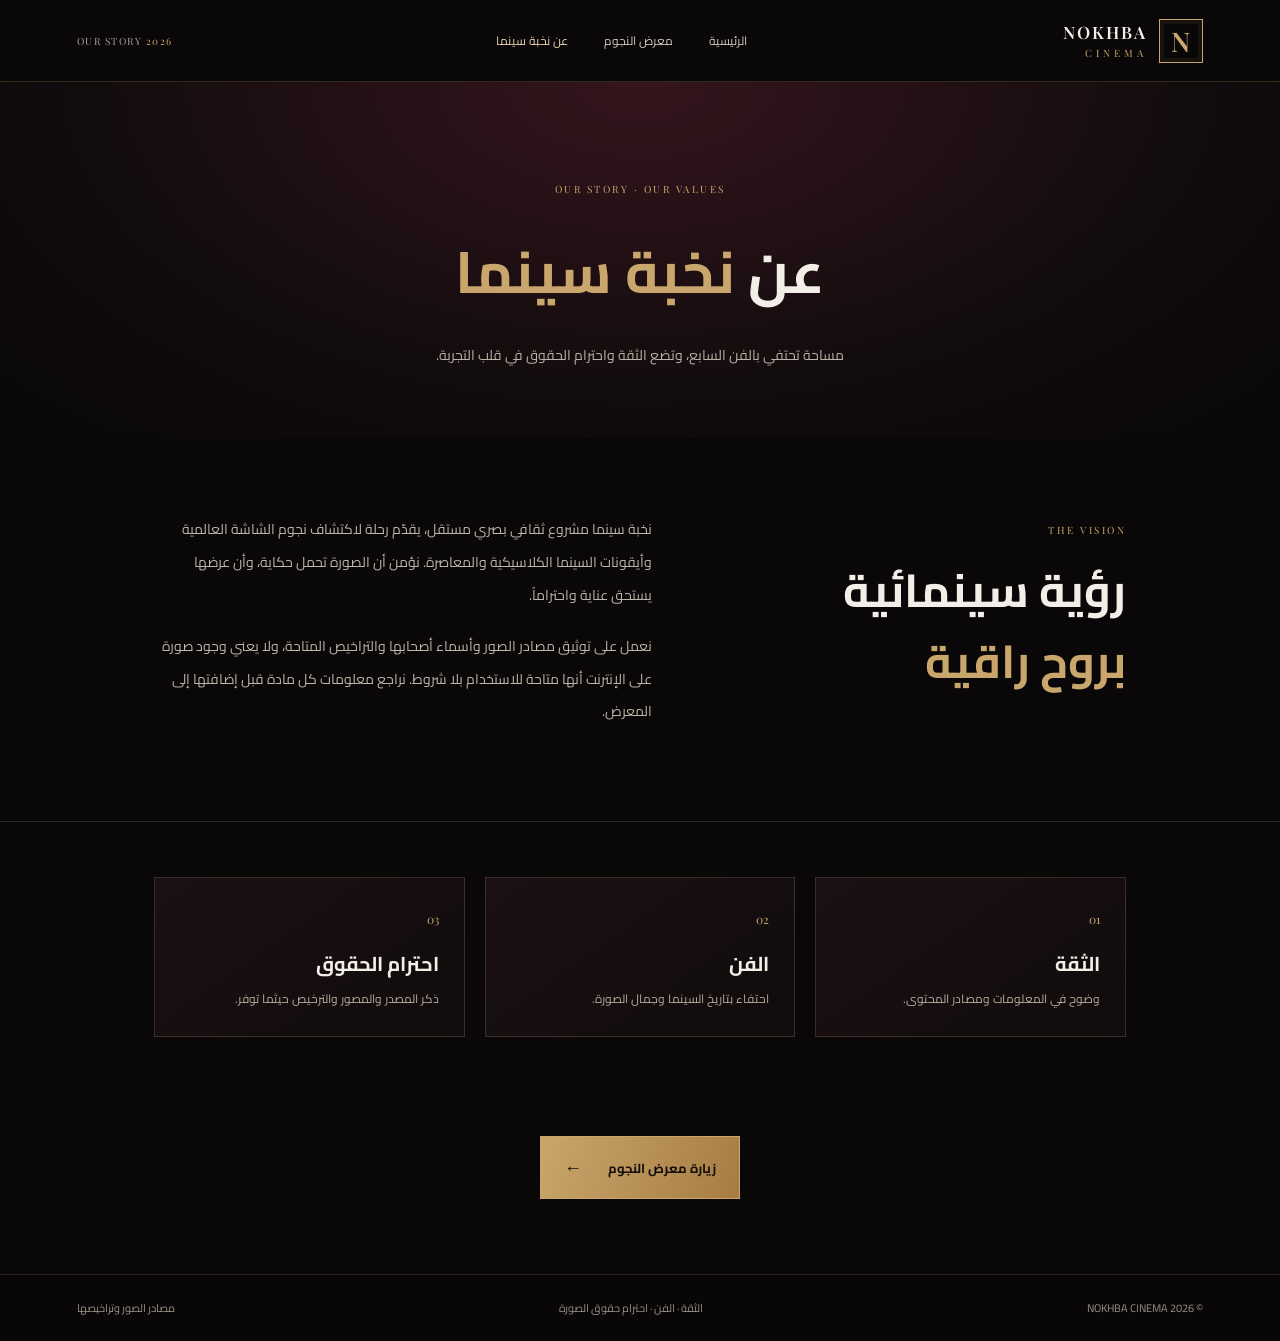
==== about.html @ 3b9a74e4 "Create NOKHBA CINEMA about page" ====
<!doctype html>
<html lang="ar" dir="rtl">
<head>
<meta charset="utf-8">
<meta name="viewport" content="width=device-width,initial-scale=1">
<meta name="theme-color" content="#090707">
<meta name="description" content="تعرف إلى رؤية NOKHBA CINEMA وقيمها في الاحتفاء بالسينما واحترام حقوق الصور.">
<title>عن نخبة سينما | NOKHBA CINEMA</title>
<link rel="preconnect" href="https://fonts.googleapis.com">
<link rel="preconnect" href="https://fonts.gstatic.com" crossorigin>
<link rel="stylesheet" href="style.css">
</head>
<body>
<header class="topbar">
  <a class="brand" href="index.html" aria-label="NOKHBA CINEMA الصفحة الرئيسية"><span class="brand-symbol" aria-hidden="true">N</span><span class="brand-wordmark"><strong>NOKHBA</strong><small>CINEMA</small></span></a>
  <nav class="nav" aria-label="القائمة الرئيسية"><a href="index.html">الرئيسية</a><a href="gallery.html">معرض النجوم</a><a class="current" href="about.html">عن نخبة سينما</a></nav>
  <span class="edition">OUR STORY <i>2026</i></span>
</header>
<main>
<section class="page-heading"><span class="section-kicker">OUR STORY · OUR VALUES</span><h1>عن <em>نخبة سينما</em></h1><p>مساحة تحتفي بالفن السابع، وتضع الثقة واحترام الحقوق في قلب التجربة.</p></section>
<section class="about-content">
  <div><span class="section-kicker">THE VISION</span><h2>رؤية سينمائية<br><em>بروح راقية</em></h2></div>
  <div><p>نخبة سينما مشروع ثقافي بصري مستقل، يقدّم رحلة لاكتشاف نجوم الشاشة العالمية وأيقونات السينما الكلاسيكية والمعاصرة. نؤمن أن الصورة تحمل حكاية، وأن عرضها يستحق عناية واحتراماً.</p><p>نعمل على توثيق مصادر الصور وأسماء أصحابها والتراخيص المتاحة، ولا يعني وجود صورة على الإنترنت أنها متاحة للاستخدام بلا شروط. نراجع معلومات كل مادة قبل إضافتها إلى المعرض.</p></div>
</section>
<section class="values-grid">
  <article><span>01</span><h3>الثقة</h3><p>وضوح في المعلومات ومصادر المحتوى.</p></article>
  <article><span>02</span><h3>الفن</h3><p>احتفاء بتاريخ السينما وجمال الصورة.</p></article>
  <article><span>03</span><h3>احترام الحقوق</h3><p>ذكر المصدر والمصور والترخيص حيثما توفر.</p></article>
</section>
<div class="about-action"><a class="gold-button" href="gallery.html">زيارة معرض النجوم <span aria-hidden="true">←</span></a></div>
</main>
<footer><span>© 2026 NOKHBA CINEMA</span><span>الثقة · الفن · احترام حقوق الصورة</span><a href="https://commons.wikimedia.org/" target="_blank" rel="noopener noreferrer">مصادر الصور وتراخيصها</a></footer>
</body>
</html>
---- style.css ----
@import url('https://fonts.googleapis.com/css2?family=Cairo:wght@400;500;600;700;800&family=Playfair+Display:wght@500;600;700&display=swap');
:root{--ink:#090707;--panel:#120d0e;--panel2:#1b1013;--gold:#c9a66b;--gold-light:#ead7b2;--wine:#4a1722;--paper:#f3eee7;--muted:#b4a99b;--line:#ffffff20;--serif:'Playfair Display',Georgia,serif}
*{box-sizing:border-box}
html{scroll-behavior:smooth;scroll-padding-top:90px}
body{margin:0;background:var(--ink);color:var(--paper);font-family:Cairo,Arial,sans-serif}
a{color:inherit;text-decoration:none}
button{font:inherit}
.topbar{min-height:82px;padding:12px clamp(18px,6vw,92px);display:flex;align-items:center;justify-content:space-between;gap:20px;border-bottom:1px solid #c9a66b35;background:#090707;position:relative;z-index:3}
.brand{display:flex;align-items:center;gap:12px;letter-spacing:2px;flex-shrink:0}
.brand-symbol{width:44px;height:44px;display:grid;place-items:center;border:1px solid var(--gold);color:var(--gold);font:600 27px var(--serif);box-shadow:inset 0 0 0 4px #c9a66b12}
.brand-wordmark strong{display:block;font:600 17px var(--serif);letter-spacing:2px}
.brand-wordmark small{display:block;margin-top:3px;color:var(--gold);font:10px var(--serif);letter-spacing:4px}
.nav{display:flex;align-items:center;justify-content:center;gap:clamp(14px,3vw,36px);font-size:12px;color:#d5cbbd}
.nav a{transition:color .2s}
.nav a:hover,.nav a.current,footer a:hover{color:var(--gold-light)}
.edition{font:10px var(--serif);letter-spacing:1.5px;color:#aaa095;white-space:nowrap}
.edition i{font-style:normal;color:var(--gold);margin-right:7px}
.home-hero{min-height:min(760px,78vw);height:690px;max-height:calc(100svh - 82px);min-height:570px;position:relative;display:flex;align-items:center;overflow:hidden;background:radial-gradient(ellipse at 75% 48%,#421923 0,#1b1012 36%,#090707 76%)}
.home-hero-image{position:absolute;inset:0;width:100%;height:100%;object-fit:cover;object-position:center 48%;opacity:.52;filter:brightness(.7) saturate(.72)}
.home-hero-shade{position:absolute;inset:0;background:linear-gradient(90deg,#090707 0%,#090707e8 28%,#09070780 62%,#09070720 100%),linear-gradient(0deg,#090707 0%,transparent 38%,#09070755 100%)}
.home-hero-content{position:relative;z-index:1;width:min(650px,80%);margin-right:clamp(25px,10vw,150px);padding:65px 0}
.eyebrow,.section-kicker{font:10px var(--serif);letter-spacing:2.5px;color:var(--gold)}
.hero-overline{margin:28px 0 6px;color:#e0d4c3;font-size:13px}
.home-hero h1{font-size:clamp(43px,6.2vw,78px);line-height:1.35;margin:8px 0 18px;font-weight:600}
.home-hero h1 em,.intro-heading h2 em,.feature-band h2 em,.quote-section h2 em,.page-heading h1 em{font-style:normal;color:var(--gold)}
.hero-description{max-width:510px;color:#c9c0b5;line-height:2.25;font-size:15px}
.gold-button,.outline-button{display:inline-flex;align-items:center;justify-content:center;gap:26px;margin-top:24px;padding:14px 23px;min-height:52px;border:1px solid var(--gold);color:var(--gold-light);font-size:13px;transition:background .2s,color .2s,transform .2s}
.gold-button{background:linear-gradient(110deg,#c9a66b,#a77c43);color:#130e0b;font-weight:700}
.gold-button:hover,.outline-button:hover{background:var(--gold);color:#100d09;transform:translateY(-2px)}
.gold-button span,.outline-button span{font-size:18px}
.hero-bottomline{position:absolute;bottom:23px;left:clamp(20px,6vw,90px);right:clamp(20px,6vw,90px);display:flex;justify-content:space-between;color:#b6a895;font:9px var(--serif);letter-spacing:2px}
.editorial-intro{padding:100px clamp(24px,12vw,180px);display:grid;grid-template-columns:1fr 1fr;gap:60px;align-items:center;border-bottom:1px solid var(--line);background:linear-gradient(120deg,#100b0c,#0b0808)}
.intro-heading h2{font-size:clamp(31px,4.2vw,50px);line-height:1.55;margin:13px 0}
.intro-copy p{color:#bfb5a9;line-height:2.35;font-size:14px;max-width:540px}
.text-link{display:inline-flex;align-items:center;gap:15px;margin-top:13px;color:var(--gold-light);font-size:12px;border-bottom:1px solid #c9a66b70;padding-bottom:8px}
.feature-band{padding:70px clamp(24px,9vw,135px);display:grid;grid-template-columns:.6fr 2fr auto;gap:35px;align-items:center;background:linear-gradient(110deg,#1b1013,#100b0c 65%,#090707)}
.feature-number{font:10px var(--serif);letter-spacing:1.6px;color:#958777}
.feature-band h2{font-size:clamp(27px,3.5vw,42px);margin:10px 0}
.feature-band p{color:#b8aea2;font-size:13px;line-height:2}
.outline-button{margin:0;white-space:nowrap}
.quote-section{text-align:center;padding:100px 20px 110px;background:radial-gradient(ellipse at center,#281217,#0b0808 68%)}
.quote-section h2{font-size:clamp(28px,4vw,46px);line-height:1.7;margin:18px 0}
.quote-section p{font-size:11px;color:#a99c8c;letter-spacing:1px}
.page-heading{text-align:center;padding:90px 20px 55px;background:radial-gradient(ellipse at 50% 0,#35151d,#100b0c 64%,#090707)}
.page-heading h1{font-size:clamp(35px,5vw,58px);margin:15px 0}
.page-heading p{color:#bdb2a5;font-size:14px;line-height:2}
.page-heading .text-link{margin-top:15px}
.gallery-section{padding:50px clamp(20px,7vw,105px) 95px}
.gallery-heading{display:flex;align-items:end;justify-content:space-between;margin-bottom:30px}
.gallery-heading h2{font-size:clamp(25px,3vw,36px);margin:8px 0 0}
.gallery-count{color:#aaa;font-size:12px}
.gallery-count b{color:var(--gold);font:18px var(--serif);margin-right:8px}
.filters{display:flex;gap:10px;margin-bottom:27px;flex-wrap:wrap}
.filter{background:transparent;color:#c5b9aa;border:1px solid #ffffff30;padding:8px 20px;cursor:pointer;font-size:12px;transition:.2s}
.filter.active,.filter:hover{border-color:var(--gold);color:var(--gold-light);background:#c9a66b14}
.gallery-grid{display:grid;grid-template-columns:repeat(3,minmax(0,1fr));gap:28px 22px}
.star-card{min-width:0}
.star-card[hidden]{display:none}
.photo-button{display:block;position:relative;width:100%;height:390px;padding:0;border:1px solid #c9a66b25;background:#171112;overflow:hidden;cursor:zoom-in}
.photo-button img{display:block;width:100%;height:100%;object-fit:cover;filter:saturate(.78);transition:transform .6s,filter .4s}
.photo-button:hover img{transform:scale(1.045);filter:saturate(1)}
.view-mark{position:absolute;bottom:0;right:0;left:0;padding:18px 15px;text-align:right;font-size:11px;color:#fff;background:linear-gradient(transparent,#000d);opacity:0;transition:.25s}
.photo-button:hover .view-mark,.photo-button:focus-visible .view-mark{opacity:1}
.card-meta{padding:16px 3px 12px;border-bottom:1px solid #ffffff25}
.card-meta>span{font:9px var(--serif);letter-spacing:1.2px;color:var(--gold)}
.card-meta h3{font-size:20px;margin:7px 0 0;font-weight:600}
.card-meta p{font-size:12px;color:#aaa095;margin:4px 0 10px}
.gallery-note{text-align:center;color:#918779;font-size:11px;line-height:2;margin-top:35px}
.image-error{display:grid;place-items:center;width:100%;height:100%;padding:18px;text-align:center;color:var(--gold-light);font-size:13px;line-height:1.9;background:radial-gradient(ellipse at center,#302126,#111)}
footer{display:flex;justify-content:space-between;align-items:center;gap:15px;padding:23px clamp(18px,6vw,92px);border-top:1px solid #c9a66b30;background:#080606;color:#9b9185;font-size:11px}
.lightbox{position:fixed;inset:0;background:#050303f5;z-index:20;display:none;align-items:center;justify-content:center;padding:55px 20px 155px}
.lightbox.open{display:flex}
.lightbox>img{max-width:min(90vw,1000px);max-height:72vh;object-fit:contain;box-shadow:0 20px 80px #000}
.lightbox-close{position:absolute;top:15px;left:24px;border:1px solid #c9a66b70;background:#100b0c;color:var(--gold-light);font-size:32px;width:44px;height:44px;cursor:pointer}
.lightbox-caption{position:absolute;bottom:20px;text-align:center;max-width:min(92vw,900px);width:100%}
.lightbox-caption strong{display:block;font-size:18px}
.lightbox-description{font-size:12px;color:#c2b6a5}
.lightbox-attribution{display:flex;justify-content:center;align-items:center;flex-wrap:wrap;gap:7px 15px;margin-top:8px;color:#b8ad9b;font-size:10px;line-height:1.8}
.lightbox-source{color:var(--gold-light);text-decoration:underline;text-underline-offset:3px}
.lightbox-source[hidden]{display:none}
@media(max-width:900px){.gallery-grid{grid-template-columns:repeat(2,minmax(0,1fr))}.editorial-intro{padding:75px 8vw;gap:30px}.photo-button{height:350px}.feature-band{grid-template-columns:1fr 2fr;gap:20px}.feature-band .outline-button{grid-column:2;justify-self:start}}
@media(max-width:600px){
 .topbar{min-height:70px;padding:10px 14px;gap:8px}.brand{gap:8px}.brand-symbol{width:37px;height:37px;font-size:23px}.brand-wordmark strong{font-size:14px}.brand-wordmark small{font-size:8px;letter-spacing:3px}
 .nav{gap:11px;font-size:10px}.edition{display:none}
 .home-hero{height:calc(82svh - 70px);min-height:570px;max-height:none}.home-hero-image{object-position:58% center}.home-hero-shade{background:linear-gradient(0deg,#090707 0%,#090707e8 23%,#09070770 70%,#09070730 100%)}
 .home-hero-content{width:auto;margin:0 23px;padding:0;align-self:flex-end;margin-bottom:78px}.home-hero h1{font-size:clamp(39px,11vw,52px)}.hero-description{font-size:13px;line-height:2.1}.hero-overline{font-size:11px}.hero-bottomline{font-size:7px;letter-spacing:1px}
 .editorial-intro{grid-template-columns:1fr;gap:12px;padding:65px 24px}.intro-copy p{font-size:13px}
 .feature-band{grid-template-columns:1fr;padding:55px 24px;gap:12px}.feature-band .outline-button{grid-column:auto;justify-self:start;margin-top:8px}
 .quote-section{padding:75px 18px}.page-heading{padding:65px 18px 38px}.page-heading p{font-size:12px}
 .gallery-section{padding:42px 15px 70px}.gallery-heading{align-items:start;gap:12px}.gallery-heading h2{font-size:23px}.gallery-count{font-size:10px;white-space:nowrap}
 .gallery-grid{grid-template-columns:repeat(2,minmax(0,1fr));gap:20px 11px}.photo-button{height:245px}.card-meta h3{font-size:16px}.card-meta p{font-size:10px}.card-meta>span{font-size:7px}
 .filter{padding:7px 13px;font-size:11px}.view-mark{opacity:1;padding:12px;font-size:10px}
 footer{justify-content:center;text-align:center;flex-wrap:wrap;font-size:10px}
 .lightbox{padding:48px 12px 150px}.lightbox>img{max-width:96vw;max-height:62vh}.lightbox-attribution{font-size:9px;gap:5px 9px}.lightbox-caption strong{font-size:16px}
}
@media(prefers-reduced-motion:reduce){html{scroll-behavior:auto}*,*::before,*::after{transition:none!important;animation:none!important}}
.about-content{padding:75px clamp(24px,12vw,180px);display:grid;grid-template-columns:1fr 1.2fr;gap:60px;align-items:start;border-bottom:1px solid var(--line)}
.about-content h2{font-size:clamp(30px,4vw,46px);line-height:1.55;margin:12px 0}
.about-content h2 em{font-style:normal;color:var(--gold)}
.about-content p{color:#bfb5a9;line-height:2.35;font-size:14px;margin:0 0 18px}
.values-grid{padding:55px clamp(24px,12vw,180px) 75px;display:grid;grid-template-columns:repeat(3,1fr);gap:20px}
.values-grid article{padding:25px;border:1px solid #c9a66b35;background:linear-gradient(145deg,#1b1013,#100b0c)}
.values-grid article>span{font:12px var(--serif);color:var(--gold)}
.values-grid h3{font-size:20px;margin:12px 0 5px}
.values-grid p{font-size:12px;color:#b7ac9e;line-height:2;margin:0}
.about-action{text-align:center;padding:0 20px 75px}
@media(max-width:600px){.about-content{grid-template-columns:1fr;gap:15px;padding:55px 24px}.about-content p{font-size:13px}.values-grid{grid-template-columns:1fr;padding:35px 24px 55px;gap:12px}.values-grid article{padding:20px}}
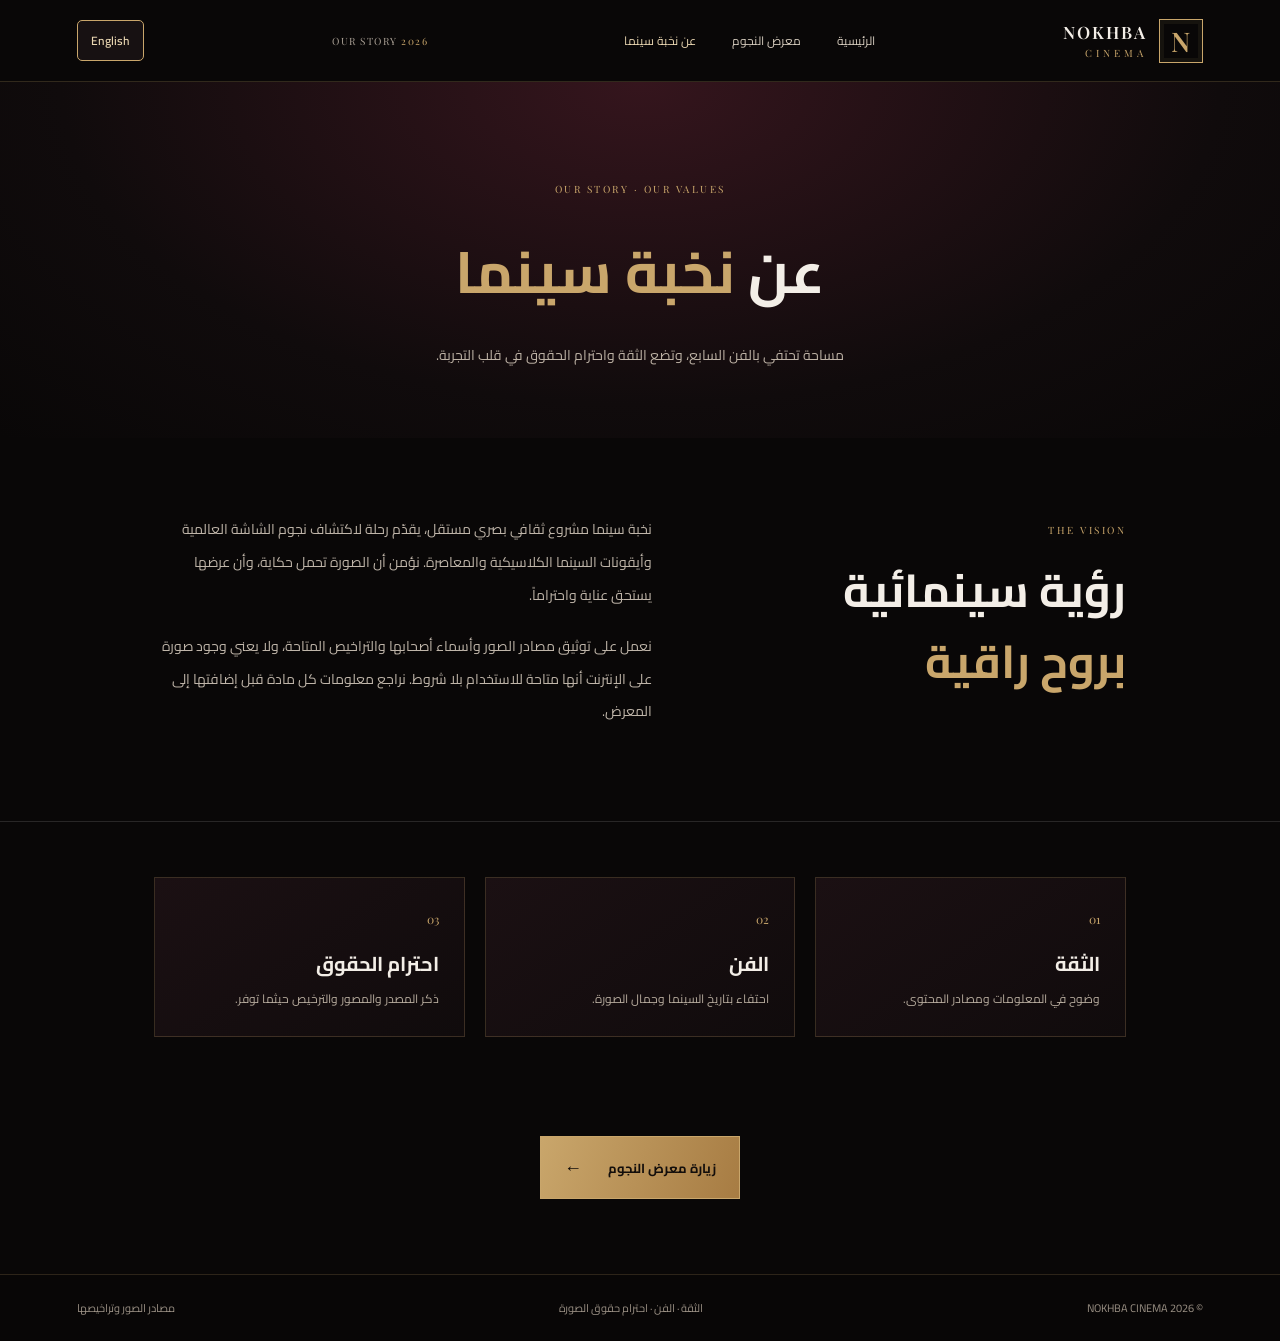
==== commit 9fe9a763: "Enable Arabic and English interface" ====
--- a/about.html
+++ b/about.html
@@ -30,5 +30,6 @@
 <div class="about-action"><a class="gold-button" href="gallery.html">زيارة معرض النجوم <span aria-hidden="true">←</span></a></div>
 </main>
 <footer><span>© 2026 NOKHBA CINEMA</span><span>الثقة · الفن · احترام حقوق الصورة</span><a href="https://commons.wikimedia.org/" target="_blank" rel="noopener noreferrer">مصادر الصور وتراخيصها</a></footer>
+<script src="i18n.js"></script>
 </body>
 </html>
--- a/style.css
+++ b/style.css
@@ -104,4 +104,33 @@
 .values-grid h3{font-size:20px;margin:12px 0 5px}
 .values-grid p{font-size:12px;color:#b7ac9e;line-height:2;margin:0}
 .about-action{text-align:center;padding:0 20px 75px}
-@media(max-width:600px){.about-content{grid-template-columns:1fr;gap:15px;padding:55px 24px}.about-content p{font-size:13px}.values-grid{grid-template-columns:1fr;padding:35px 24px 55px;gap:12px}.values-grid article{padding:20px}}+@media(max-width:600px){.about-content{grid-template-columns:1fr;gap:15px;padding:55px 24px}.about-content p{font-size:13px}.values-grid{grid-template-columns:1fr;padding:35px 24px 55px;gap:12px}.values-grid article{padding:20px}}
+
+/* NOKHBA CINEMA — luxury visual home */
+.home-brand-panel{padding:48px 20px 34px;text-align:center;background:radial-gradient(ellipse at 50% 0,#35151d 0,#120b0d 48%,#090707 100%);border-bottom:1px solid #c9a66b35}
+.home-logo-frame{width:min(190px,48vw);height:150px;margin:0 auto 18px;display:grid;place-items:center;border:1px solid #c9a66b;box-shadow:inset 0 0 0 6px #c9a66b12,0 12px 40px #0008;background:#0b0809}
+.home-logo-frame img{width:112px;height:112px;object-fit:contain}
+.home-brand-panel h1{margin:0;color:#ead7b2;font:600 clamp(25px,5vw,38px) var(--serif);letter-spacing:3px}
+.home-brand-panel p{margin:8px 0 0;color:#b9aa99;font-size:12px;letter-spacing:1px}
+.home-welcome{max-width:780px;margin:0 auto;padding:42px 22px 22px;text-align:center}
+.home-welcome .section-kicker{display:block}
+.home-welcome h2{margin:12px 0 8px;font-size:clamp(25px,4vw,38px)}
+.home-welcome h2 em{font-style:normal;color:var(--gold)}
+.home-welcome p{margin:0;color:#bdb2a5;font-size:13px;line-height:2}
+.home-sections{padding:25px clamp(16px,6vw,86px) 85px;max-width:1500px;margin:auto}
+.home-section-grid{display:grid;grid-template-columns:repeat(3,minmax(0,1fr));gap:22px}
+.home-tile{position:relative;display:block;min-height:260px;overflow:hidden;border:1px solid #c9a66b55;background:#171112;isolation:isolate}
+.home-tile img{position:absolute;inset:0;width:100%;height:100%;object-fit:cover;z-index:-2;opacity:.68;filter:saturate(.78);transition:transform .55s,opacity .35s}
+.home-tile:after{content:"";position:absolute;inset:0;z-index:-1;background:linear-gradient(0deg,#080506 0%,#080506d9 28%,#08050620 100%)}
+.home-tile:hover img{transform:scale(1.06);opacity:.9}
+.home-tile-content{position:absolute;right:22px;left:18px;bottom:20px}
+.home-tile-number{display:block;color:var(--gold);font:10px var(--serif);letter-spacing:2px;margin-bottom:7px}
+.home-tile h3{margin:0;color:#fff;font-size:22px;font-weight:700}
+.home-tile p{margin:5px 0 0;color:#d0c4b5;font-size:11px}
+.home-tile-arrow{position:absolute;left:18px;bottom:22px;color:var(--gold-light);font-size:21px;transition:transform .2s}
+.home-tile:hover .home-tile-arrow{transform:translateX(-5px)}
+.home-gallery-link{text-align:center;margin-top:34px}
+.home-gallery-link a{display:inline-flex;gap:12px;align-items:center;padding:12px 22px;border:1px solid var(--gold);color:var(--gold-light);font-size:13px}
+.home-gallery-link a:hover{background:var(--gold);color:#100d09}
+@media(max-width:850px){.home-section-grid{grid-template-columns:repeat(2,minmax(0,1fr))}.home-tile{min-height:235px}}
+@media(max-width:520px){.home-brand-panel{padding:32px 16px 25px}.home-logo-frame{height:125px;width:155px}.home-logo-frame img{width:95px;height:95px}.home-section-grid{gap:12px}.home-tile{min-height:190px}.home-tile-content{right:13px;bottom:14px}.home-tile h3{font-size:17px}.home-tile p{font-size:9px}.home-tile-arrow{left:11px;bottom:15px}.home-sections{padding:18px 12px 60px}.home-welcome{padding:32px 18px 16px}}
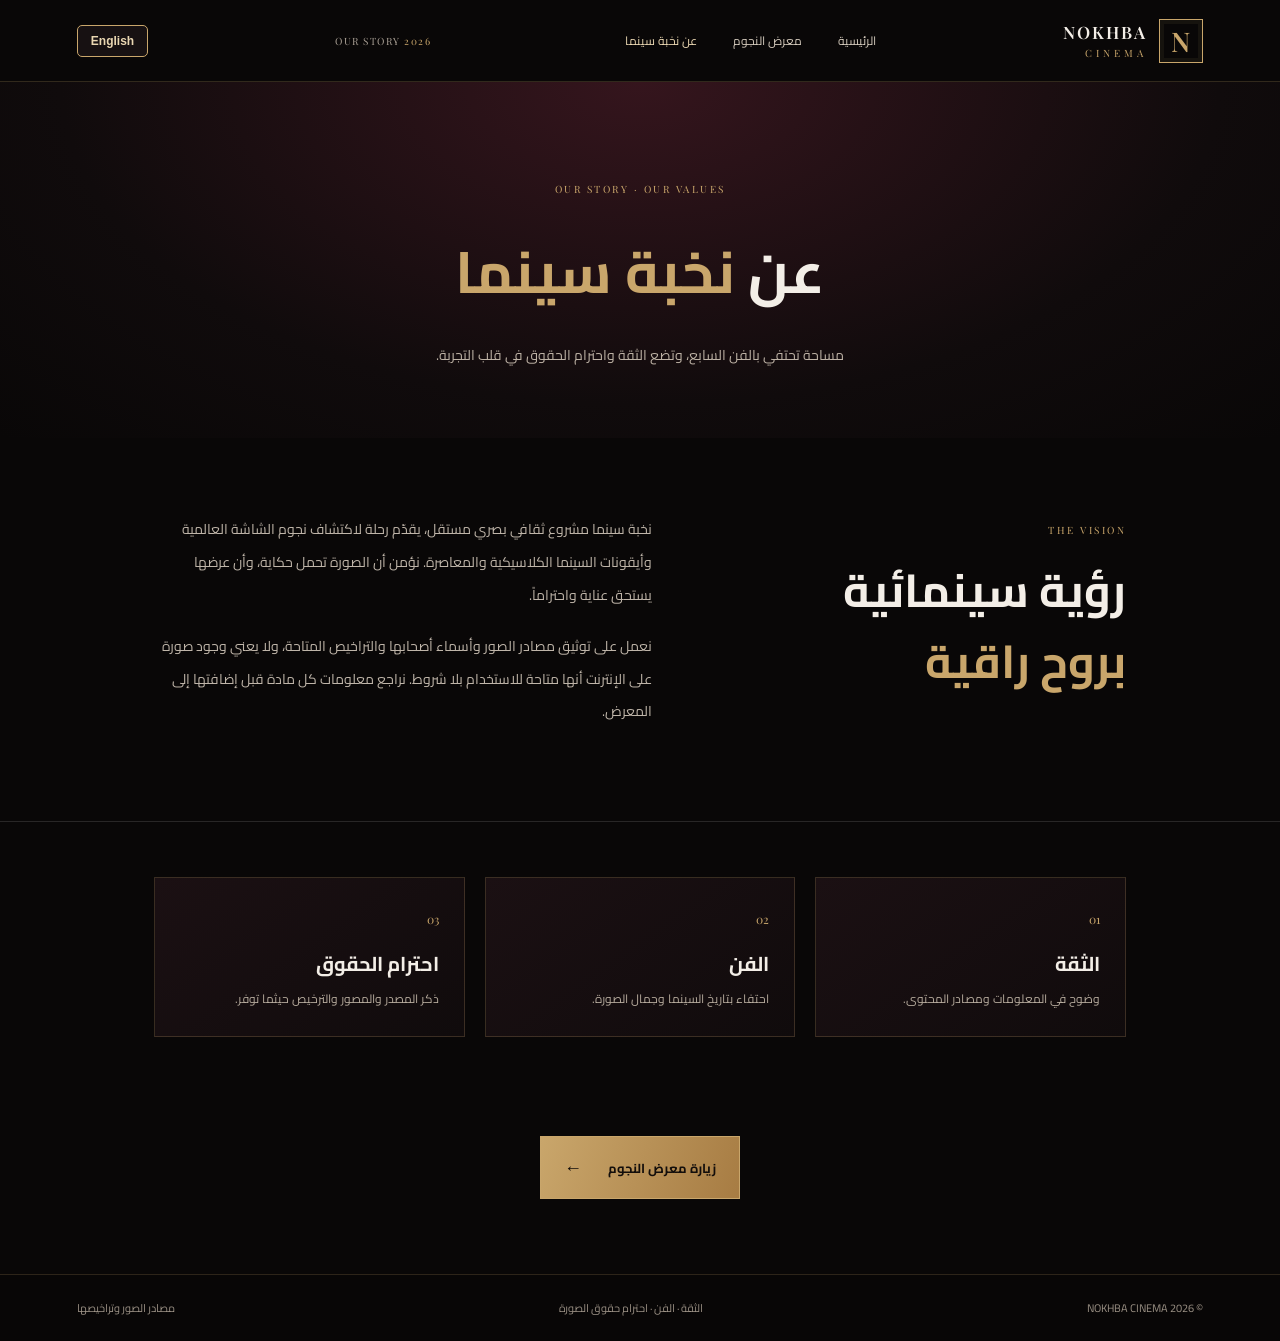
==== commit 947211e1: "Refresh cached bilingual language script" ====
--- a/about.html
+++ b/about.html
@@ -30,6 +30,6 @@
 <div class="about-action"><a class="gold-button" href="gallery.html">زيارة معرض النجوم <span aria-hidden="true">←</span></a></div>
 </main>
 <footer><span>© 2026 NOKHBA CINEMA</span><span>الثقة · الفن · احترام حقوق الصورة</span><a href="https://commons.wikimedia.org/" target="_blank" rel="noopener noreferrer">مصادر الصور وتراخيصها</a></footer>
-<script src="i18n.js"></script>
+<script src="i18n.js?v=20261121-2"></script>
 </body>
 </html>
